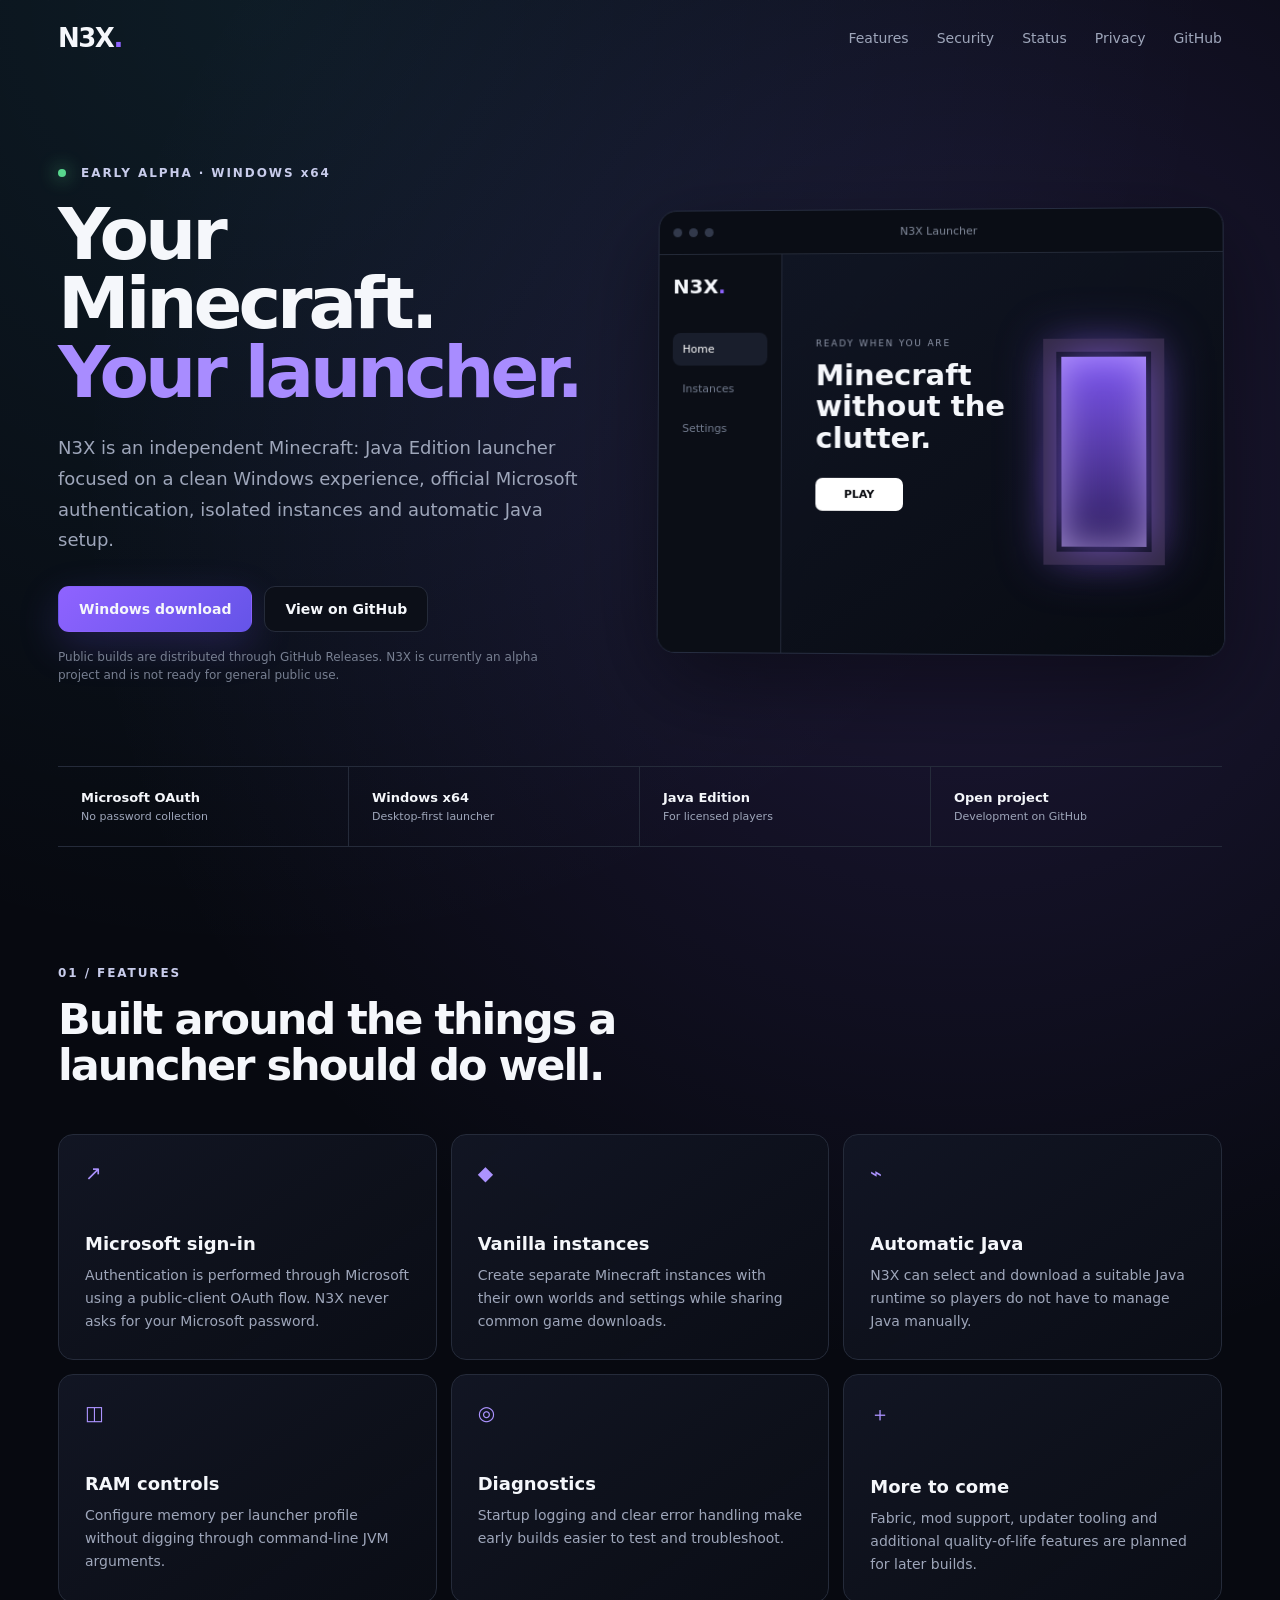
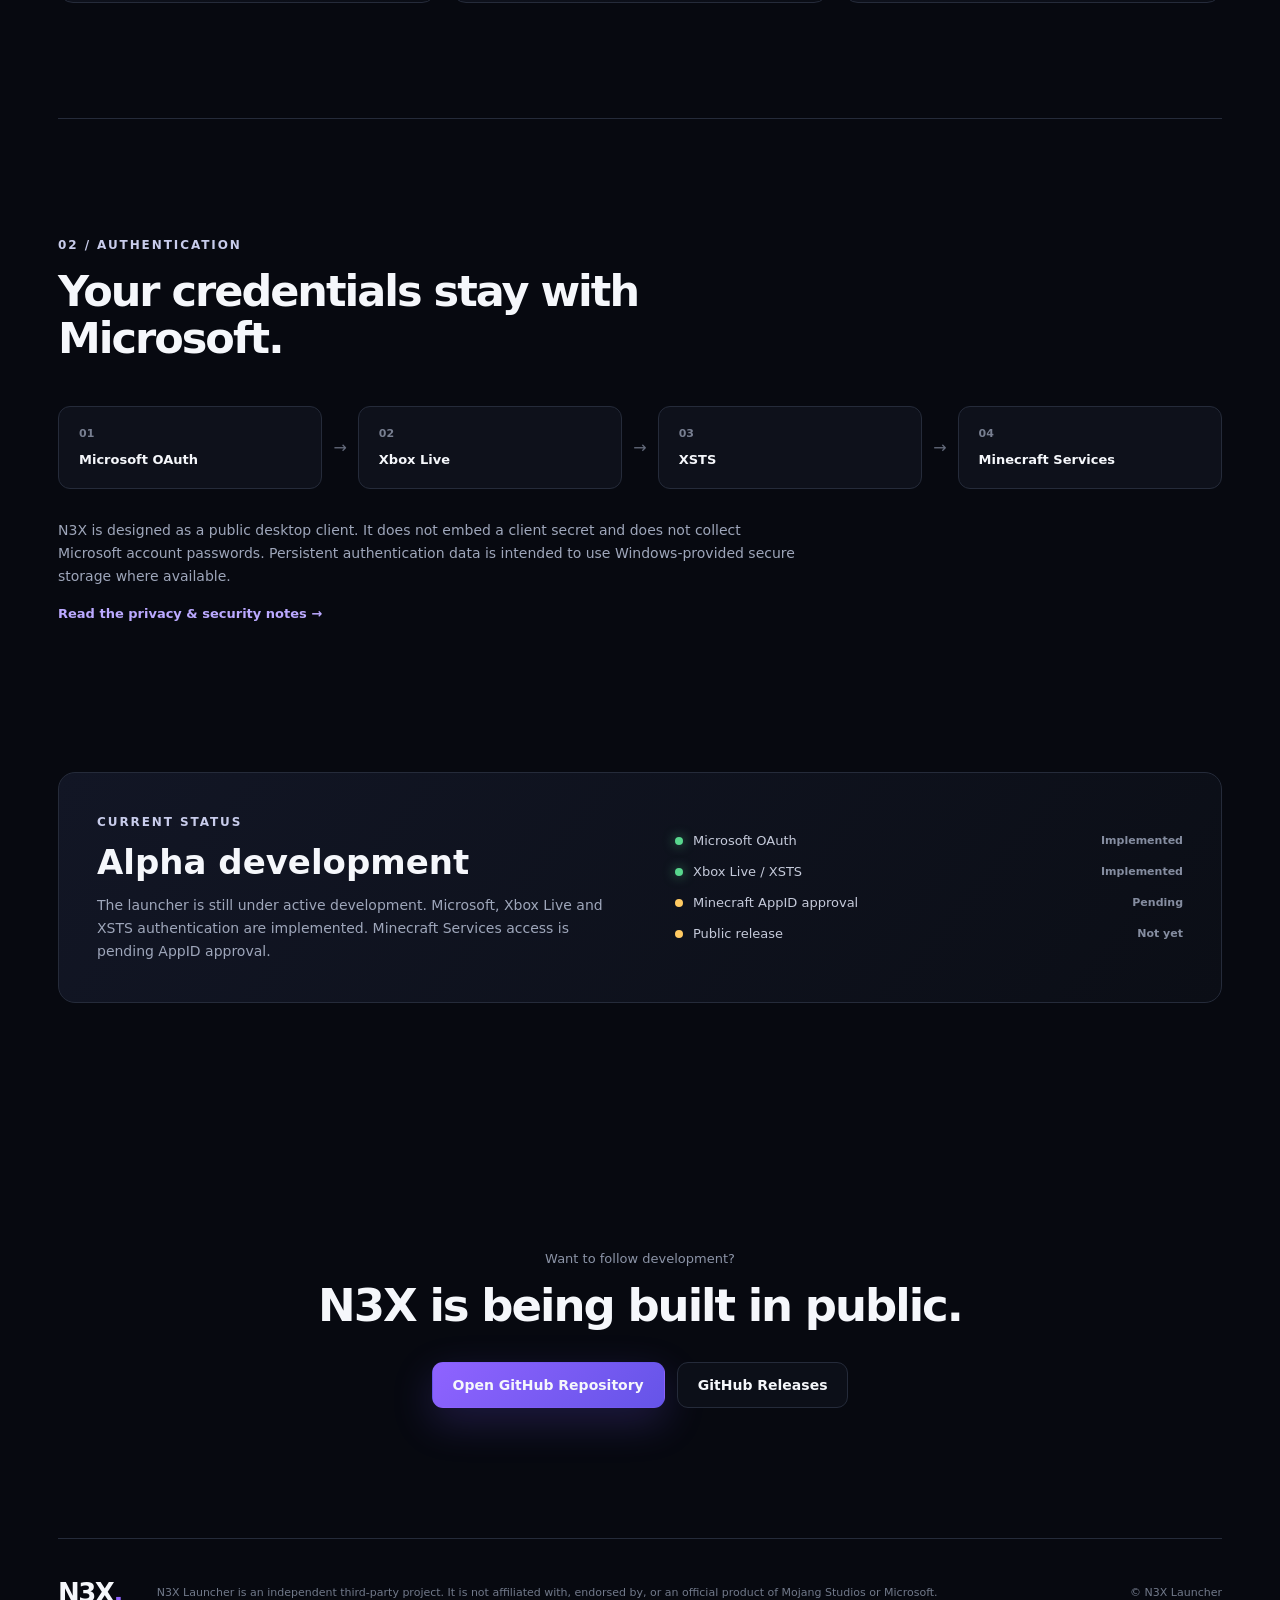
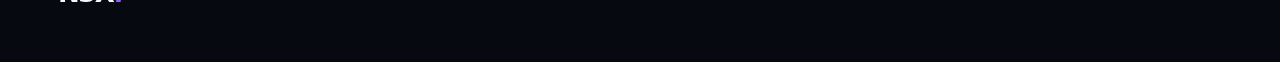
==== index.html @ 7e5d24f9 "Add files via upload" ====
<!doctype html>
<html lang="en">
<head>
  <meta charset="utf-8">
  <meta name="viewport" content="width=device-width, initial-scale=1">
  <meta name="theme-color" content="#090b13">
  <meta name="description" content="N3X Launcher — an independent Minecraft: Java Edition launcher for Windows.">
  <meta property="og:title" content="N3X Launcher">
  <meta property="og:description" content="A clean independent Minecraft: Java Edition launcher for Windows.">
  <meta property="og:type" content="website">
  <title>N3X Launcher</title>
  <link rel="stylesheet" href="styles.css">
</head>
<body>
  <div class="bg-grid" aria-hidden="true"></div>
  <header class="site-header">
    <a class="brand" href="#top" aria-label="N3X Launcher home"><span>N3X</span><b>.</b></a>
    <nav>
      <a href="#features">Features</a>
      <a href="#security">Security</a>
      <a href="#status">Status</a>
      <a href="privacy.html">Privacy</a>
      <a href="https://github.com/iooimc/N3X-Launcher">GitHub</a>
    </nav>
  </header>

  <main id="top">
    <section class="hero">
      <div class="hero-copy">
        <div class="eyebrow"><span class="pulse"></span> EARLY ALPHA · WINDOWS x64</div>
        <h1>Your Minecraft.<br><span>Your launcher.</span></h1>
        <p class="hero-text">N3X is an independent Minecraft: Java Edition launcher focused on a clean Windows experience, official Microsoft authentication, isolated instances and automatic Java setup.</p>
        <div class="hero-actions">
          <a class="button primary" href="https://github.com/iooimc/N3X-Launcher/releases">Windows download</a>
          <a class="button secondary" href="https://github.com/iooimc/N3X-Launcher">View on GitHub</a>
        </div>
        <p class="fine-print">Public builds are distributed through GitHub Releases. N3X is currently an alpha project and is not ready for general public use.</p>
      </div>

      <div class="launcher-card" aria-label="Stylized N3X launcher preview">
        <div class="window-bar"><span></span><span></span><span></span><div class="window-title">N3X Launcher</div></div>
        <div class="launcher-body">
          <aside>
            <div class="mini-logo">N3X<span>.</span></div>
            <div class="nav-item active">Home</div>
            <div class="nav-item">Instances</div>
            <div class="nav-item">Settings</div>
          </aside>
          <div class="preview-main">
            <div class="portal"></div>
            <div class="preview-content"><small>READY WHEN YOU ARE</small><h2>Minecraft<br>without the clutter.</h2><div class="mock-play">PLAY</div></div>
          </div>
        </div>
      </div>
    </section>

    <section class="trust-strip">
      <div><strong>Microsoft OAuth</strong><span>No password collection</span></div>
      <div><strong>Windows x64</strong><span>Desktop-first launcher</span></div>
      <div><strong>Java Edition</strong><span>For licensed players</span></div>
      <div><strong>Open project</strong><span>Development on GitHub</span></div>
    </section>

    <section id="features" class="section">
      <div class="section-heading"><span>01 / FEATURES</span><h2>Built around the things a launcher should do well.</h2></div>
      <div class="feature-grid">
        <article><div class="icon">↗</div><h3>Microsoft sign-in</h3><p>Authentication is performed through Microsoft using a public-client OAuth flow. N3X never asks for your Microsoft password.</p></article>
        <article><div class="icon">◆</div><h3>Vanilla instances</h3><p>Create separate Minecraft instances with their own worlds and settings while sharing common game downloads.</p></article>
        <article><div class="icon">⌁</div><h3>Automatic Java</h3><p>N3X can select and download a suitable Java runtime so players do not have to manage Java manually.</p></article>
        <article><div class="icon">◫</div><h3>RAM controls</h3><p>Configure memory per launcher profile without digging through command-line JVM arguments.</p></article>
        <article><div class="icon">◎</div><h3>Diagnostics</h3><p>Startup logging and clear error handling make early builds easier to test and troubleshoot.</p></article>
        <article><div class="icon">＋</div><h3>More to come</h3><p>Fabric, mod support, updater tooling and additional quality-of-life features are planned for later builds.</p></article>
      </div>
    </section>

    <section id="security" class="section split-section">
      <div class="section-heading"><span>02 / AUTHENTICATION</span><h2>Your credentials stay with Microsoft.</h2></div>
      <div class="auth-flow">
        <div><b>01</b><span>Microsoft OAuth</span></div><i>→</i>
        <div><b>02</b><span>Xbox Live</span></div><i>→</i>
        <div><b>03</b><span>XSTS</span></div><i>→</i>
        <div><b>04</b><span>Minecraft Services</span></div>
      </div>
      <div class="security-copy"><p>N3X is designed as a public desktop client. It does not embed a client secret and does not collect Microsoft account passwords. Persistent authentication data is intended to use Windows-provided secure storage where available.</p><a href="privacy.html">Read the privacy & security notes →</a></div>
    </section>

    <section id="status" class="section status-section">
      <div class="status-card">
        <div><span class="status-label">CURRENT STATUS</span><h2>Alpha development</h2><p>The launcher is still under active development. Microsoft, Xbox Live and XSTS authentication are implemented. Minecraft Services access is pending AppID approval.</p></div>
        <div class="status-list">
          <div><span class="ok"></span>Microsoft OAuth <b>Implemented</b></div>
          <div><span class="ok"></span>Xbox Live / XSTS <b>Implemented</b></div>
          <div><span class="wait"></span>Minecraft AppID approval <b>Pending</b></div>
          <div><span class="wait"></span>Public release <b>Not yet</b></div>
        </div>
      </div>
    </section>

    <section class="cta-section"><p>Want to follow development?</p><h2>N3X is being built in public.</h2><div class="hero-actions center"><a class="button primary" href="https://github.com/iooimc/N3X-Launcher">Open GitHub Repository</a><a class="button secondary" href="https://github.com/iooimc/N3X-Launcher/releases">GitHub Releases</a></div></section>
  </main>

  <footer><div class="brand"><span>N3X</span><b>.</b></div><p>N3X Launcher is an independent third-party project. It is not affiliated with, endorsed by, or an official product of Mojang Studios or Microsoft.</p><p class="copyright">© <span id="year"></span> N3X Launcher</p></footer>
  <script src="script.js"></script>
</body>
</html>
---- styles.css ----
:root{--bg:#070910;--panel:#0e111b;--panel2:#121625;--text:#f5f7fb;--muted:#9ea6ba;--line:#252b3a;--accent:#8f63ff;--accent2:#4fd7ff;--ok:#58d68d;--warn:#ffca62}*{box-sizing:border-box}html{scroll-behavior:smooth}body{margin:0;background:radial-gradient(circle at 75% 15%,rgba(143,99,255,.16),transparent 30%),radial-gradient(circle at 20% 0%,rgba(79,215,255,.09),transparent 28%),var(--bg);color:var(--text);font-family:Inter,ui-sans-serif,system-ui,-apple-system,Segoe UI,Arial,sans-serif}.bg-grid{position:fixed;inset:0;pointer-events:none;opacity:.16;background-image:linear-gradient(rgba(255,255,255,.04) 1px,transparent 1px),linear-gradient(90deg,rgba(255,255,255,.04) 1px,transparent 1px);background-size:48px 48px;mask-image:linear-gradient(to bottom,black,transparent 78%)}a{color:inherit;text-decoration:none}.site-header{height:76px;max-width:1220px;margin:auto;padding:0 28px;display:flex;align-items:center;justify-content:space-between;position:relative;z-index:3}.brand{display:flex;align-items:baseline;font-weight:900;font-size:26px;letter-spacing:-1.5px}.brand b,.mini-logo span{color:var(--accent)}nav{display:flex;gap:28px;color:var(--muted);font-size:14px}nav a:hover{color:#fff}.hero{max-width:1220px;margin:0 auto;padding:90px 28px 70px;display:grid;grid-template-columns:1fr 1.08fr;gap:72px;align-items:center}.eyebrow,.status-label,.section-heading>span{font-size:12px;letter-spacing:.16em;font-weight:800;color:#c8cceb}.pulse{display:inline-block;width:8px;height:8px;border-radius:50%;background:var(--ok);margin-right:9px;box-shadow:0 0 18px var(--ok)}h1{font-size:72px;line-height:.96;letter-spacing:-4px;margin:20px 0 26px}h1 span{color:#a88cff}.hero-text{max-width:650px;color:var(--muted);font-size:18px;line-height:1.7}.hero-actions{display:flex;gap:12px;margin-top:30px}.button{padding:14px 20px;border-radius:11px;font-size:14px;font-weight:800;border:1px solid var(--line);transition:.18s transform,.18s border-color}.button:hover{transform:translateY(-2px);border-color:#535c76}.primary{background:linear-gradient(135deg,#8f63ff,#6554e8);border-color:transparent;box-shadow:0 14px 40px rgba(109,83,232,.24)}.secondary{background:#0c0f18}.fine-print{font-size:12px;color:#777f91;line-height:1.5;margin-top:16px}.launcher-card{border:1px solid #262d40;background:#0a0d15;border-radius:18px;overflow:hidden;box-shadow:0 30px 90px rgba(0,0,0,.45);transform:perspective(1100px) rotateY(-2deg) rotateX(1deg)}.window-bar{height:44px;border-bottom:1px solid #242a38;display:flex;align-items:center;gap:7px;padding:0 14px;position:relative}.window-bar>span{width:9px;height:9px;border-radius:50%;background:#32394b}.window-title{position:absolute;left:50%;transform:translateX(-50%);font-size:11px;color:#7f8798}.launcher-body{display:grid;grid-template-columns:125px 1fr;height:400px}.launcher-body aside{background:#0b0e16;border-right:1px solid #232939;padding:20px 14px}.mini-logo{font-size:20px;font-weight:900;margin-bottom:35px}.nav-item{font-size:11px;color:#737c8f;padding:10px 10px;border-radius:8px;margin-bottom:7px}.nav-item.active{color:#fff;background:#191e2c}.preview-main{position:relative;overflow:hidden;background:radial-gradient(circle at 72% 55%,rgba(128,63,255,.22),transparent 18%),linear-gradient(145deg,#101523,#080b12)}.portal{position:absolute;width:120px;height:225px;border:13px solid #332a46;right:58px;top:86px;box-shadow:0 0 50px rgba(143,99,255,.26)}.portal:after{content:"";position:absolute;inset:5px;background:linear-gradient(180deg,#7b55ee,#312161);box-shadow:inset 0 0 35px rgba(204,178,255,.7),0 0 40px rgba(143,99,255,.65)}.preview-content{position:absolute;left:34px;top:78px;z-index:2}.preview-content small{font-size:9px;letter-spacing:.2em;color:#8d95a8}.preview-content h2{font-size:29px;line-height:1.08;max-width:240px;margin:10px 0 24px}.mock-play{width:88px;background:#fff;color:#0a0b10;font-size:11px;font-weight:900;padding:10px;text-align:center;border-radius:7px}.trust-strip{max-width:1164px;margin:0 auto;border-top:1px solid var(--line);border-bottom:1px solid var(--line);display:grid;grid-template-columns:repeat(4,1fr)}.trust-strip>div{padding:23px;border-right:1px solid var(--line)}.trust-strip>div:last-child{border-right:0}.trust-strip strong,.trust-strip span{display:block}.trust-strip strong{font-size:13px;margin-bottom:5px}.trust-strip span{font-size:11px;color:var(--muted)}.section{max-width:1164px;margin:0 auto;padding:115px 0}.section-heading{max-width:740px;margin-bottom:45px}.section-heading h2{font-size:43px;line-height:1.08;letter-spacing:-2px;margin:15px 0}.feature-grid{display:grid;grid-template-columns:repeat(3,1fr);gap:14px}.feature-grid article{background:linear-gradient(145deg,rgba(18,22,37,.92),rgba(10,13,21,.9));border:1px solid var(--line);border-radius:15px;padding:26px;min-height:220px}.icon{font-size:20px;color:#ac93ff;margin-bottom:48px}.feature-grid h3{margin:0 0 10px;font-size:18px}.feature-grid p,.security-copy p,.status-card p{margin:0;color:var(--muted);line-height:1.65;font-size:14px}.split-section{border-top:1px solid var(--line)}.auth-flow{display:grid;grid-template-columns:1fr auto 1fr auto 1fr auto 1fr;align-items:center;gap:11px;margin:30px 0}.auth-flow div{border:1px solid var(--line);border-radius:12px;padding:20px;background:var(--panel)}.auth-flow b{display:block;font-size:11px;color:#787f91;margin-bottom:9px}.auth-flow span{font-size:13px;font-weight:800}.auth-flow i{font-style:normal;color:#636a7b}.security-copy{max-width:740px}.security-copy a{display:inline-block;margin-top:18px;color:#bba9ff;font-weight:700;font-size:13px}.status-section{padding-top:35px}.status-card{border:1px solid var(--line);background:linear-gradient(130deg,#121625,#0b0e16);border-radius:17px;padding:38px;display:grid;grid-template-columns:1fr 1fr;gap:70px}.status-card h2{font-size:34px;margin:12px 0}.status-list{display:flex;flex-direction:column;justify-content:center;gap:16px}.status-list div{display:grid;grid-template-columns:auto 1fr auto;align-items:center;gap:10px;color:#c5cada;font-size:13px}.status-list b{font-size:11px;color:#858da0}.ok,.wait{width:8px;height:8px;border-radius:50%}.ok{background:var(--ok);box-shadow:0 0 12px rgba(88,214,141,.6)}.wait{background:var(--warn)}.cta-section{text-align:center;padding:120px 28px 130px}.cta-section>p{color:#8c94a7;font-size:13px}.cta-section h2{font-size:45px;letter-spacing:-2px;margin:8px 0 28px}.center{justify-content:center}footer{max-width:1164px;margin:auto;padding:35px 0 50px;border-top:1px solid var(--line);display:grid;grid-template-columns:auto 1fr auto;gap:35px;align-items:center}footer p{font-size:11px;line-height:1.5;color:#71798a}.copyright{text-align:right}.privacy{max-width:860px;margin:60px auto 120px;padding:0 28px}.privacy h1{font-size:52px}.privacy h2{margin-top:42px;font-size:24px}.privacy p,.privacy li{color:var(--muted);line-height:1.75;font-size:15px}@media(max-width:900px){nav{display:none}.hero{grid-template-columns:1fr;padding-top:55px}.launcher-card{transform:none}h1{font-size:56px}.trust-strip{grid-template-columns:1fr 1fr}.trust-strip>div:nth-child(2){border-right:0}.feature-grid{grid-template-columns:1fr 1fr}.auth-flow{grid-template-columns:1fr}.auth-flow i{transform:rotate(90deg);text-align:center}.status-card{grid-template-columns:1fr}footer{grid-template-columns:1fr}.copyright{text-align:left}}@media(max-width:620px){h1{font-size:45px;letter-spacing:-2.8px}.hero{padding-left:20px;padding-right:20px}.hero-actions{flex-direction:column}.launcher-body{grid-template-columns:90px 1fr;height:330px}.launcher-body aside{padding:15px 8px}.portal{right:30px;top:80px;width:90px;height:185px}.preview-content{left:20px;top:50px}.preview-content h2{font-size:23px}.trust-strip{grid-template-columns:1fr}.trust-strip>div{border-right:0}.feature-grid{grid-template-columns:1fr}.section{padding:85px 20px}.section-heading h2{font-size:34px}.status-card{padding:25px}.cta-section h2{font-size:34px}footer{padding:30px 20px}}
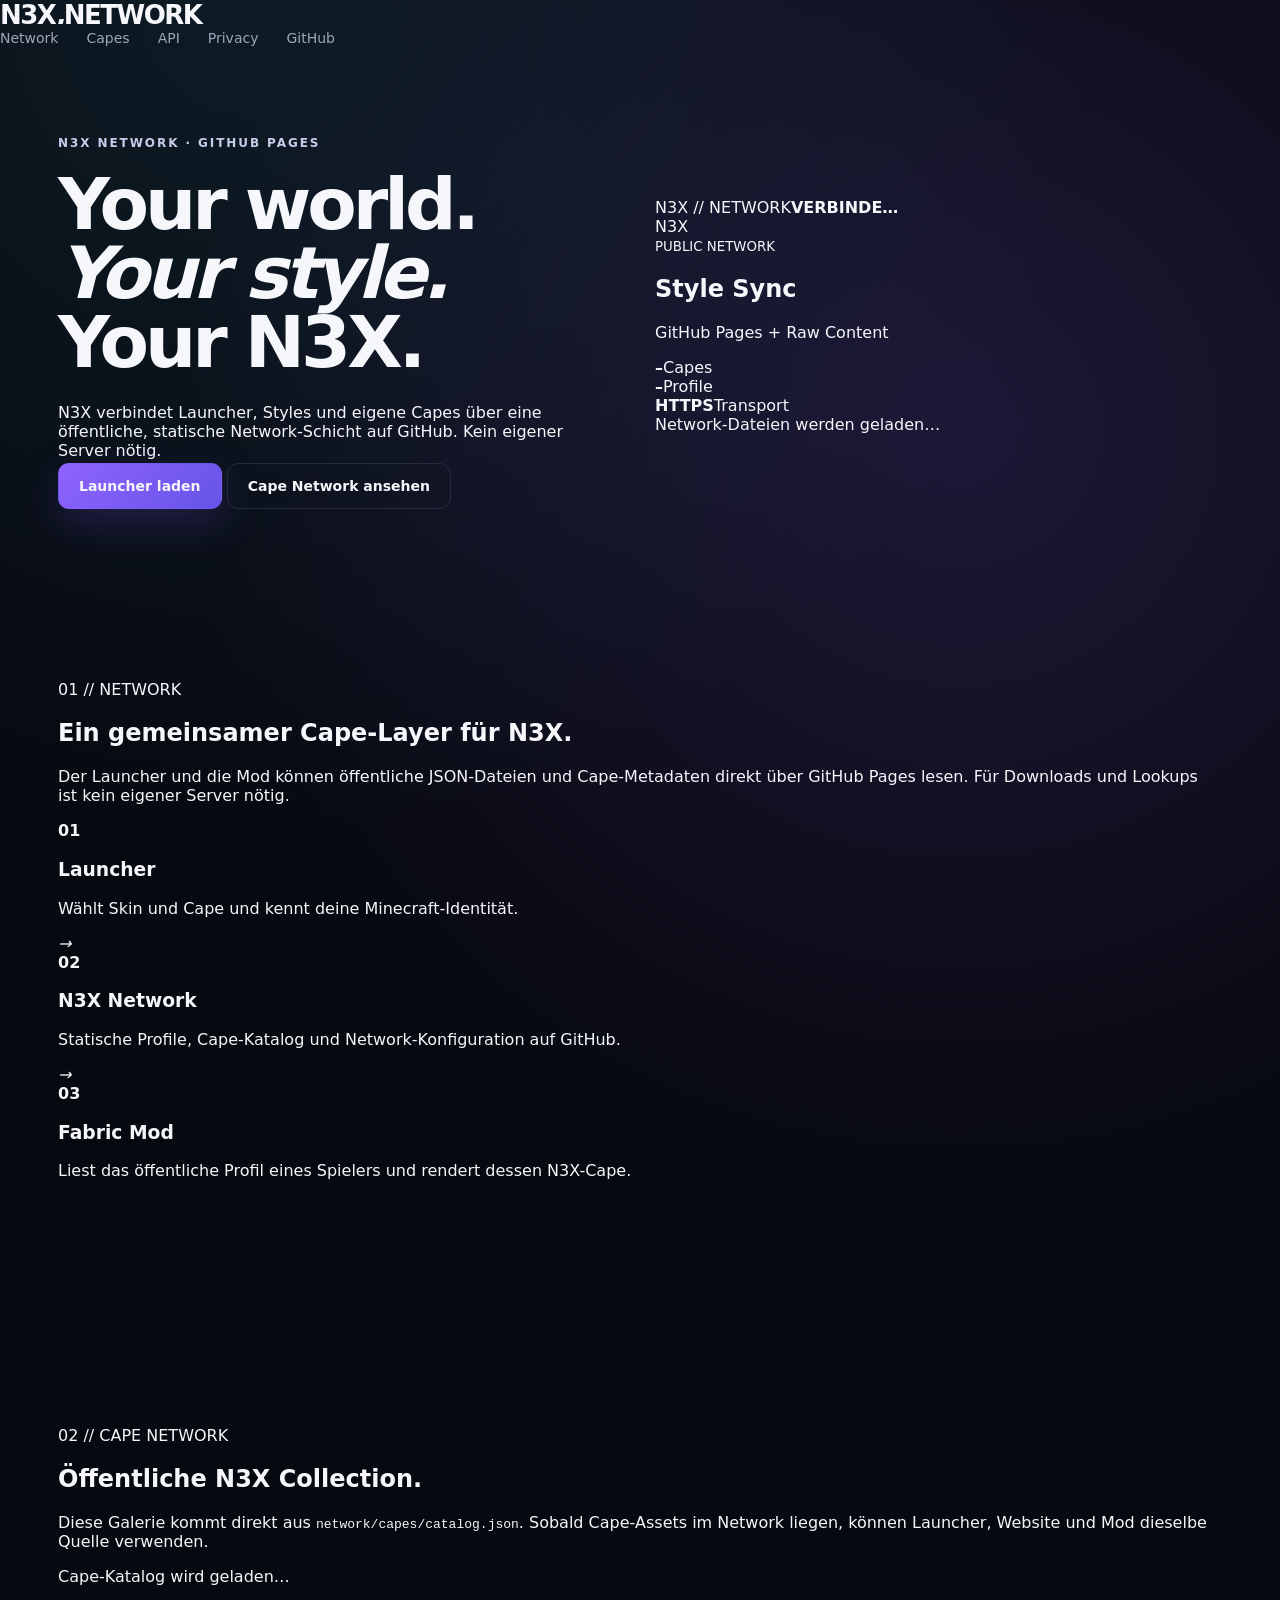
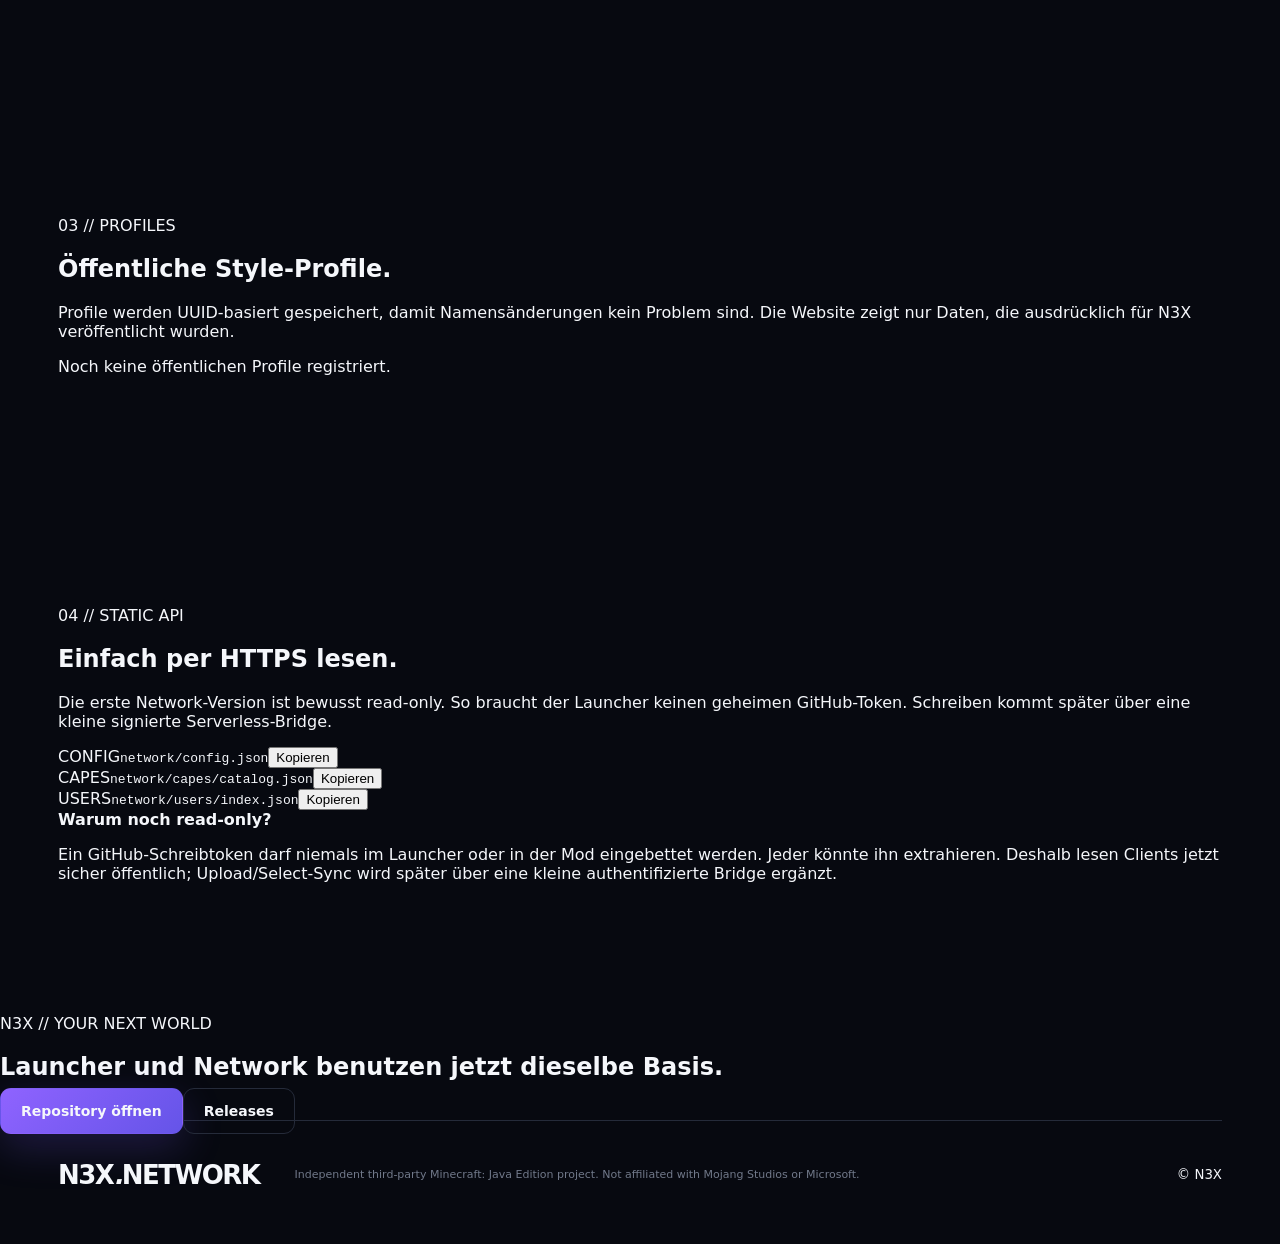
==== commit 7dc893e7: "Build N3X Network website shell" ====
--- a/index.html
+++ b/index.html
@@ -1,24 +1,24 @@
 <!doctype html>
-<html lang="en">
+<html lang="de">
 <head>
   <meta charset="utf-8">
   <meta name="viewport" content="width=device-width, initial-scale=1">
-  <meta name="theme-color" content="#090b13">
-  <meta name="description" content="N3X Launcher — an independent Minecraft: Java Edition launcher for Windows.">
-  <meta property="og:title" content="N3X Launcher">
-  <meta property="og:description" content="A clean independent Minecraft: Java Edition launcher for Windows.">
+  <meta name="theme-color" content="#090a10">
+  <meta name="description" content="N3X Network — Launcher, Styles, Capes und öffentliche N3X-Profile.">
+  <meta property="og:title" content="N3X Network">
+  <meta property="og:description" content="Your world. Your style. Your N3X.">
   <meta property="og:type" content="website">
-  <title>N3X Launcher</title>
+  <title>N3X Network</title>
   <link rel="stylesheet" href="styles.css">
 </head>
 <body>
-  <div class="bg-grid" aria-hidden="true"></div>
-  <header class="site-header">
-    <a class="brand" href="#top" aria-label="N3X Launcher home"><span>N3X</span><b>.</b></a>
+  <div class="grid" aria-hidden="true"></div>
+  <header class="topbar">
+    <a class="brand" href="#top"><strong>N3X</strong><i>.</i><span>NETWORK</span></a>
     <nav>
-      <a href="#features">Features</a>
-      <a href="#security">Security</a>
-      <a href="#status">Status</a>
+      <a href="#network">Network</a>
+      <a href="#capes">Capes</a>
+      <a href="#api">API</a>
       <a href="privacy.html">Privacy</a>
       <a href="https://github.com/iooimc/N3X-Launcher">GitHub</a>
     </nav>
@@ -26,80 +26,70 @@
 
   <main id="top">
     <section class="hero">
-      <div class="hero-copy">
-        <div class="eyebrow"><span class="pulse"></span> EARLY ALPHA · WINDOWS x64</div>
-        <h1>Your Minecraft.<br><span>Your launcher.</span></h1>
-        <p class="hero-text">N3X is an independent Minecraft: Java Edition launcher focused on a clean Windows experience, official Microsoft authentication, isolated instances and automatic Java setup.</p>
-        <div class="hero-actions">
-          <a class="button primary" href="https://github.com/iooimc/N3X-Launcher/releases">Windows download</a>
-          <a class="button secondary" href="https://github.com/iooimc/N3X-Launcher">View on GitHub</a>
+      <div>
+        <div class="eyebrow"><span class="live-dot"></span>N3X NETWORK · GITHUB PAGES</div>
+        <h1>Your world.<br><em>Your style.</em><br>Your N3X.</h1>
+        <p class="lead">N3X verbindet Launcher, Styles und eigene Capes über eine öffentliche, statische Network-Schicht auf GitHub. Kein eigener Server nötig.</p>
+        <div class="actions">
+          <a class="button primary" href="https://github.com/iooimc/N3X-Launcher/releases">Launcher laden</a>
+          <a class="button" href="#capes">Cape Network ansehen</a>
         </div>
-        <p class="fine-print">Public builds are distributed through GitHub Releases. N3X is currently an alpha project and is not ready for general public use.</p>
       </div>
 
-      <div class="launcher-card" aria-label="Stylized N3X launcher preview">
-        <div class="window-bar"><span></span><span></span><span></span><div class="window-title">N3X Launcher</div></div>
-        <div class="launcher-body">
-          <aside>
-            <div class="mini-logo">N3X<span>.</span></div>
-            <div class="nav-item active">Home</div>
-            <div class="nav-item">Instances</div>
-            <div class="nav-item">Settings</div>
-          </aside>
-          <div class="preview-main">
-            <div class="portal"></div>
-            <div class="preview-content"><small>READY WHEN YOU ARE</small><h2>Minecraft<br>without the clutter.</h2><div class="mock-play">PLAY</div></div>
-          </div>
+      <div class="network-card">
+        <div class="network-head"><span>N3X // NETWORK</span><b id="network-state">VERBINDE…</b></div>
+        <div class="identity">
+          <div class="avatar">N3X</div>
+          <div><small>PUBLIC NETWORK</small><h2>Style Sync</h2><p>GitHub Pages + Raw Content</p></div>
         </div>
+        <div class="stats">
+          <div><strong id="cape-count">–</strong><span>Capes</span></div>
+          <div><strong id="profile-count">–</strong><span>Profile</span></div>
+          <div><strong>HTTPS</strong><span>Transport</span></div>
+        </div>
+        <div class="status-line"><span class="live-dot"></span><span id="network-message">Network-Dateien werden geladen…</span></div>
       </div>
     </section>
 
-    <section class="trust-strip">
-      <div><strong>Microsoft OAuth</strong><span>No password collection</span></div>
-      <div><strong>Windows x64</strong><span>Desktop-first launcher</span></div>
-      <div><strong>Java Edition</strong><span>For licensed players</span></div>
-      <div><strong>Open project</strong><span>Development on GitHub</span></div>
-    </section>
-
-    <section id="features" class="section">
-      <div class="section-heading"><span>01 / FEATURES</span><h2>Built around the things a launcher should do well.</h2></div>
-      <div class="feature-grid">
-        <article><div class="icon">↗</div><h3>Microsoft sign-in</h3><p>Authentication is performed through Microsoft using a public-client OAuth flow. N3X never asks for your Microsoft password.</p></article>
-        <article><div class="icon">◆</div><h3>Vanilla instances</h3><p>Create separate Minecraft instances with their own worlds and settings while sharing common game downloads.</p></article>
-        <article><div class="icon">⌁</div><h3>Automatic Java</h3><p>N3X can select and download a suitable Java runtime so players do not have to manage Java manually.</p></article>
-        <article><div class="icon">◫</div><h3>RAM controls</h3><p>Configure memory per launcher profile without digging through command-line JVM arguments.</p></article>
-        <article><div class="icon">◎</div><h3>Diagnostics</h3><p>Startup logging and clear error handling make early builds easier to test and troubleshoot.</p></article>
-        <article><div class="icon">＋</div><h3>More to come</h3><p>Fabric, mod support, updater tooling and additional quality-of-life features are planned for later builds.</p></article>
+    <section id="network" class="section">
+      <div class="section-title"><span>01 // NETWORK</span><h2>Ein gemeinsamer Cape-Layer für N3X.</h2><p>Der Launcher und die Mod können öffentliche JSON-Dateien und Cape-Metadaten direkt über GitHub Pages lesen. Für Downloads und Lookups ist kein eigener Server nötig.</p></div>
+      <div class="flow">
+        <article><b>01</b><h3>Launcher</h3><p>Wählt Skin und Cape und kennt deine Minecraft-Identität.</p></article>
+        <i>→</i>
+        <article><b>02</b><h3>N3X Network</h3><p>Statische Profile, Cape-Katalog und Network-Konfiguration auf GitHub.</p></article>
+        <i>→</i>
+        <article><b>03</b><h3>Fabric Mod</h3><p>Liest das öffentliche Profil eines Spielers und rendert dessen N3X-Cape.</p></article>
       </div>
     </section>
 
-    <section id="security" class="section split-section">
-      <div class="section-heading"><span>02 / AUTHENTICATION</span><h2>Your credentials stay with Microsoft.</h2></div>
-      <div class="auth-flow">
-        <div><b>01</b><span>Microsoft OAuth</span></div><i>→</i>
-        <div><b>02</b><span>Xbox Live</span></div><i>→</i>
-        <div><b>03</b><span>XSTS</span></div><i>→</i>
-        <div><b>04</b><span>Minecraft Services</span></div>
-      </div>
-      <div class="security-copy"><p>N3X is designed as a public desktop client. It does not embed a client secret and does not collect Microsoft account passwords. Persistent authentication data is intended to use Windows-provided secure storage where available.</p><a href="privacy.html">Read the privacy & security notes →</a></div>
+    <section id="capes" class="section">
+      <div class="section-title"><span>02 // CAPE NETWORK</span><h2>Öffentliche N3X Collection.</h2><p>Diese Galerie kommt direkt aus <code>network/capes/catalog.json</code>. Sobald Cape-Assets im Network liegen, können Launcher, Website und Mod dieselbe Quelle verwenden.</p></div>
+      <div id="cape-gallery" class="cape-grid"><div class="empty">Cape-Katalog wird geladen…</div></div>
     </section>
 
-    <section id="status" class="section status-section">
-      <div class="status-card">
-        <div><span class="status-label">CURRENT STATUS</span><h2>Alpha development</h2><p>The launcher is still under active development. Microsoft, Xbox Live and XSTS authentication are implemented. Minecraft Services access is pending AppID approval.</p></div>
-        <div class="status-list">
-          <div><span class="ok"></span>Microsoft OAuth <b>Implemented</b></div>
-          <div><span class="ok"></span>Xbox Live / XSTS <b>Implemented</b></div>
-          <div><span class="wait"></span>Minecraft AppID approval <b>Pending</b></div>
-          <div><span class="wait"></span>Public release <b>Not yet</b></div>
-        </div>
-      </div>
+    <section id="profiles" class="section compact">
+      <div class="section-title"><span>03 // PROFILES</span><h2>Öffentliche Style-Profile.</h2><p>Profile werden UUID-basiert gespeichert, damit Namensänderungen kein Problem sind. Die Website zeigt nur Daten, die ausdrücklich für N3X veröffentlicht wurden.</p></div>
+      <div id="profile-list" class="profile-grid"><div class="empty">Noch keine öffentlichen Profile registriert.</div></div>
     </section>
 
-    <section class="cta-section"><p>Want to follow development?</p><h2>N3X is being built in public.</h2><div class="hero-actions center"><a class="button primary" href="https://github.com/iooimc/N3X-Launcher">Open GitHub Repository</a><a class="button secondary" href="https://github.com/iooimc/N3X-Launcher/releases">GitHub Releases</a></div></section>
+    <section id="api" class="section">
+      <div class="section-title"><span>04 // STATIC API</span><h2>Einfach per HTTPS lesen.</h2><p>Die erste Network-Version ist bewusst read-only. So braucht der Launcher keinen geheimen GitHub-Token. Schreiben kommt später über eine kleine signierte Serverless-Bridge.</p></div>
+      <div class="api-grid">
+        <article><span>CONFIG</span><code>network/config.json</code><button data-copy="network/config.json">Kopieren</button></article>
+        <article><span>CAPES</span><code>network/capes/catalog.json</code><button data-copy="network/capes/catalog.json">Kopieren</button></article>
+        <article><span>USERS</span><code>network/users/index.json</code><button data-copy="network/users/index.json">Kopieren</button></article>
+      </div>
+      <div class="notice"><strong>Warum noch read-only?</strong><p>Ein GitHub-Schreibtoken darf niemals im Launcher oder in der Mod eingebettet werden. Jeder könnte ihn extrahieren. Deshalb lesen Clients jetzt sicher öffentlich; Upload/Select-Sync wird später über eine kleine authentifizierte Bridge ergänzt.</p></div>
+    </section>
+
+    <section class="cta">
+      <span>N3X // YOUR NEXT WORLD</span>
+      <h2>Launcher und Network benutzen jetzt dieselbe Basis.</h2>
+      <div class="actions center"><a class="button primary" href="https://github.com/iooimc/N3X-Launcher">Repository öffnen</a><a class="button" href="https://github.com/iooimc/N3X-Launcher/releases">Releases</a></div>
+    </section>
   </main>
 
-  <footer><div class="brand"><span>N3X</span><b>.</b></div><p>N3X Launcher is an independent third-party project. It is not affiliated with, endorsed by, or an official product of Mojang Studios or Microsoft.</p><p class="copyright">© <span id="year"></span> N3X Launcher</p></footer>
+  <footer><div class="brand"><strong>N3X</strong><i>.</i><span>NETWORK</span></div><p>Independent third-party Minecraft: Java Edition project. Not affiliated with Mojang Studios or Microsoft.</p><small>© <span id="year"></span> N3X</small></footer>
   <script src="script.js"></script>
 </body>
 </html>
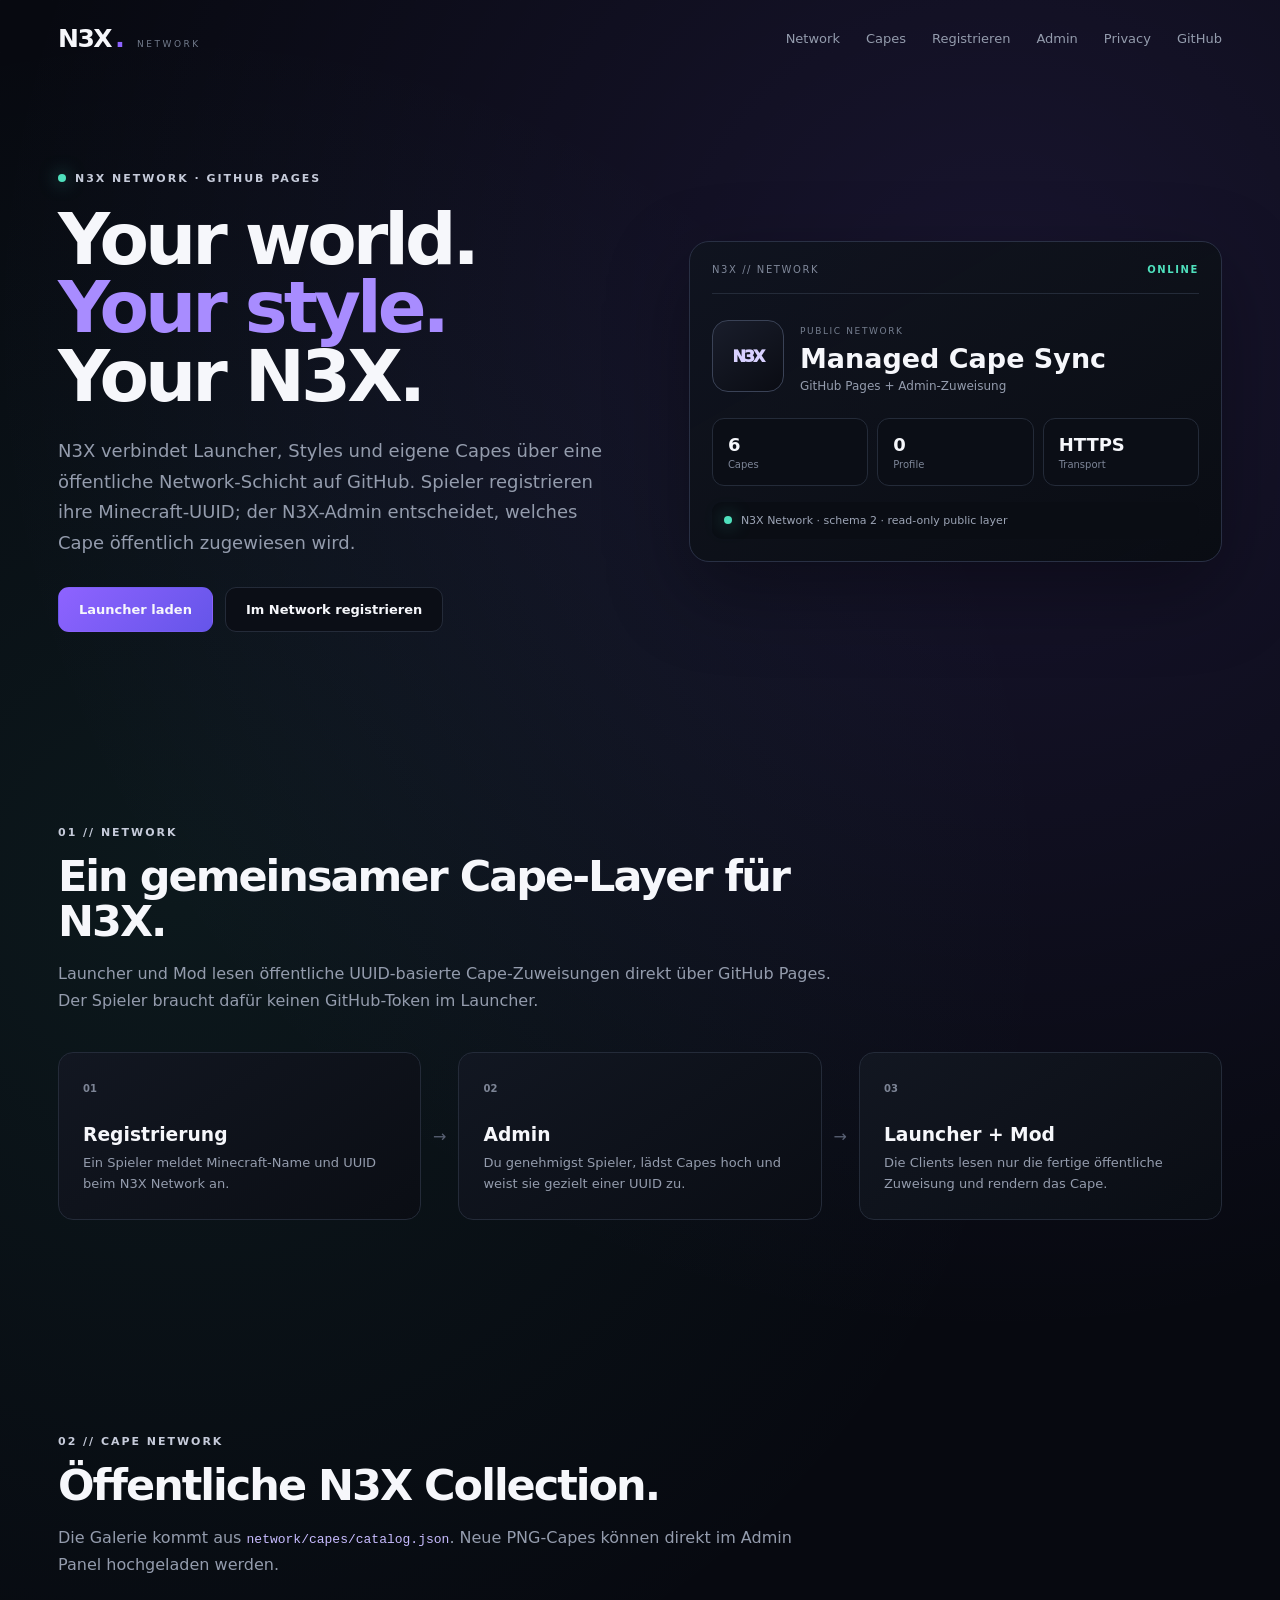
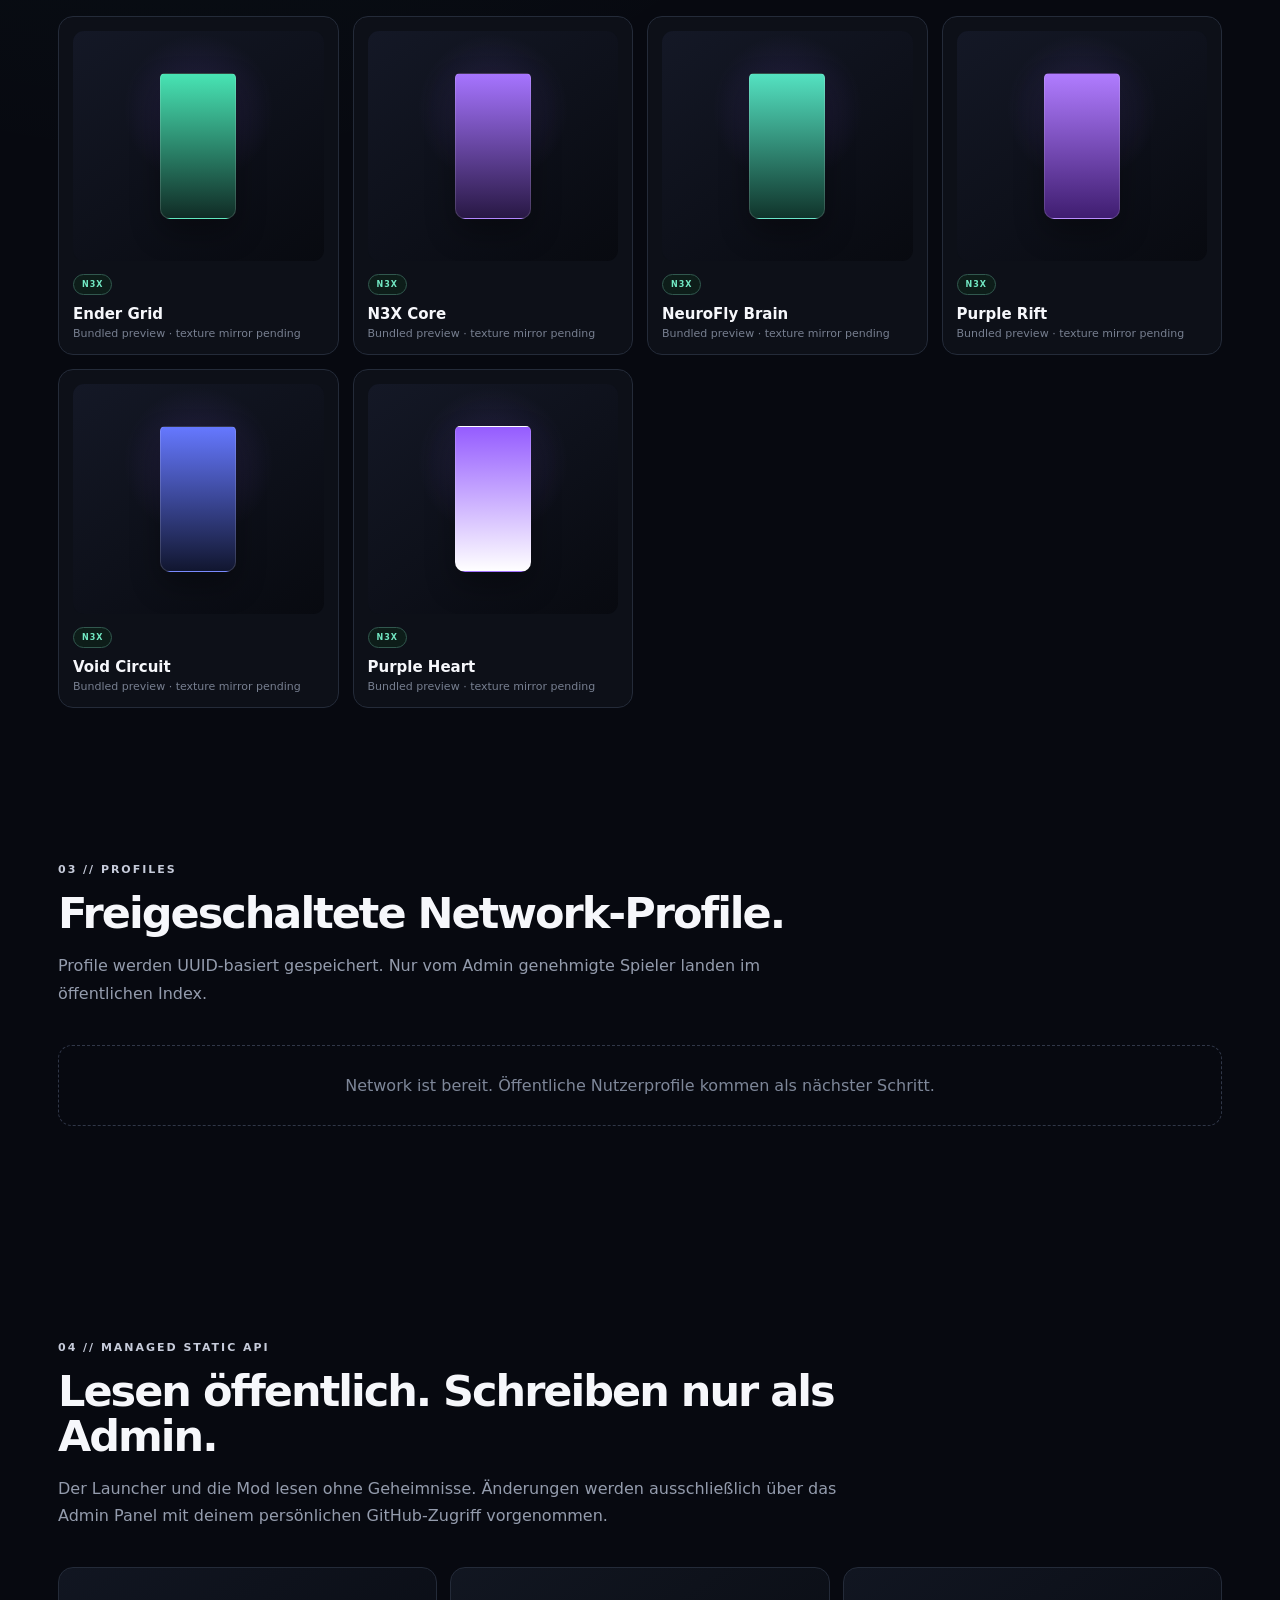
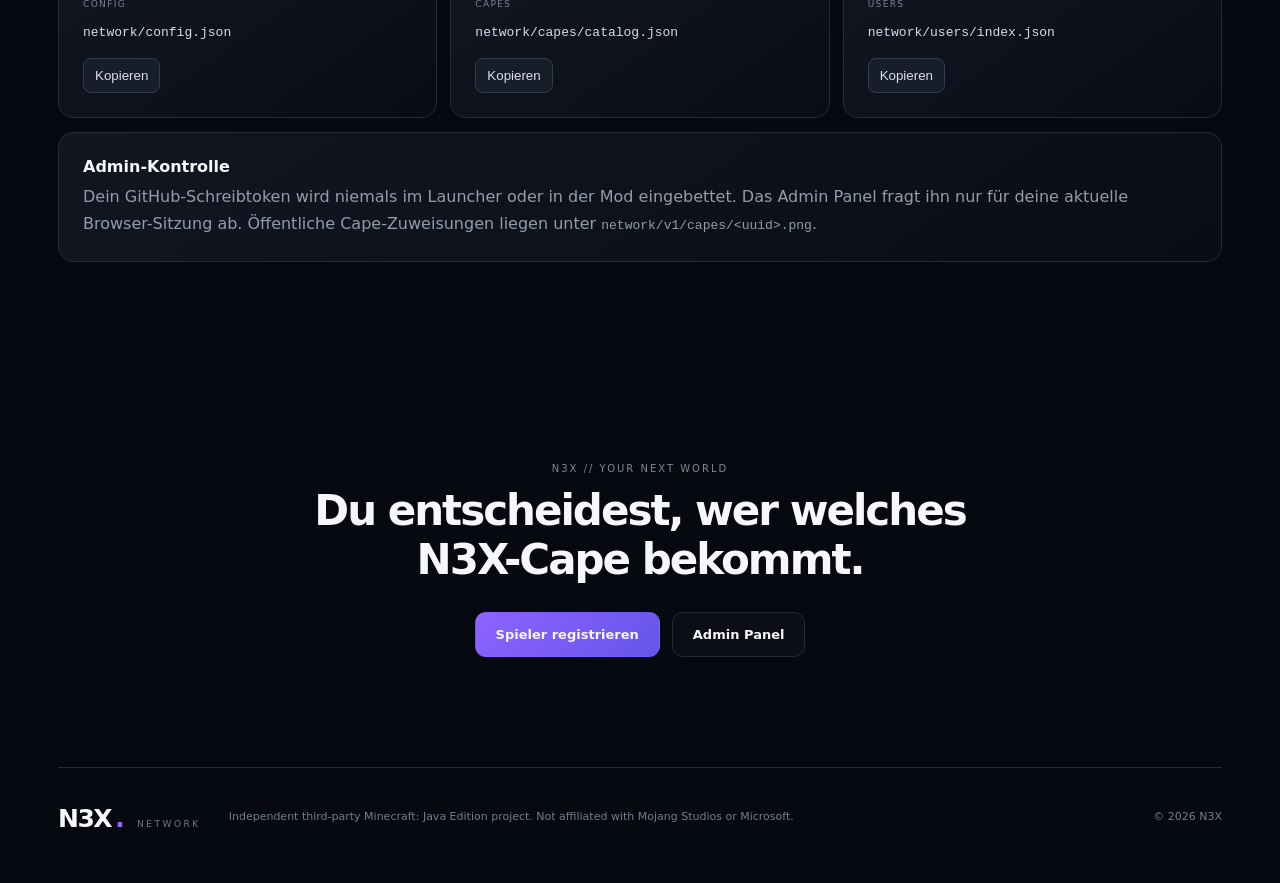
==== commit 68a00ee9: "Link N3X registration and admin panel" ====
--- a/index.html
+++ b/index.html
@@ -18,7 +18,8 @@
     <nav>
       <a href="#network">Network</a>
       <a href="#capes">Capes</a>
-      <a href="#api">API</a>
+      <a href="register.html">Registrieren</a>
+      <a href="admin.html">Admin</a>
       <a href="privacy.html">Privacy</a>
       <a href="https://github.com/iooimc/N3X-Launcher">GitHub</a>
     </nav>
@@ -29,10 +30,10 @@
       <div>
         <div class="eyebrow"><span class="live-dot"></span>N3X NETWORK · GITHUB PAGES</div>
         <h1>Your world.<br><em>Your style.</em><br>Your N3X.</h1>
-        <p class="lead">N3X verbindet Launcher, Styles und eigene Capes über eine öffentliche, statische Network-Schicht auf GitHub. Kein eigener Server nötig.</p>
+        <p class="lead">N3X verbindet Launcher, Styles und eigene Capes über eine öffentliche Network-Schicht auf GitHub. Spieler registrieren ihre Minecraft-UUID; der N3X-Admin entscheidet, welches Cape öffentlich zugewiesen wird.</p>
         <div class="actions">
           <a class="button primary" href="https://github.com/iooimc/N3X-Launcher/releases">Launcher laden</a>
-          <a class="button" href="#capes">Cape Network ansehen</a>
+          <a class="button" href="register.html">Im Network registrieren</a>
         </div>
       </div>
 
@@ -40,7 +41,7 @@
         <div class="network-head"><span>N3X // NETWORK</span><b id="network-state">VERBINDE…</b></div>
         <div class="identity">
           <div class="avatar">N3X</div>
-          <div><small>PUBLIC NETWORK</small><h2>Style Sync</h2><p>GitHub Pages + Raw Content</p></div>
+          <div><small>PUBLIC NETWORK</small><h2>Managed Cape Sync</h2><p>GitHub Pages + Admin-Zuweisung</p></div>
         </div>
         <div class="stats">
           <div><strong id="cape-count">–</strong><span>Capes</span></div>
@@ -52,40 +53,40 @@
     </section>
 
     <section id="network" class="section">
-      <div class="section-title"><span>01 // NETWORK</span><h2>Ein gemeinsamer Cape-Layer für N3X.</h2><p>Der Launcher und die Mod können öffentliche JSON-Dateien und Cape-Metadaten direkt über GitHub Pages lesen. Für Downloads und Lookups ist kein eigener Server nötig.</p></div>
+      <div class="section-title"><span>01 // NETWORK</span><h2>Ein gemeinsamer Cape-Layer für N3X.</h2><p>Launcher und Mod lesen öffentliche UUID-basierte Cape-Zuweisungen direkt über GitHub Pages. Der Spieler braucht dafür keinen GitHub-Token im Launcher.</p></div>
       <div class="flow">
-        <article><b>01</b><h3>Launcher</h3><p>Wählt Skin und Cape und kennt deine Minecraft-Identität.</p></article>
+        <article><b>01</b><h3>Registrierung</h3><p>Ein Spieler meldet Minecraft-Name und UUID beim N3X Network an.</p></article>
         <i>→</i>
-        <article><b>02</b><h3>N3X Network</h3><p>Statische Profile, Cape-Katalog und Network-Konfiguration auf GitHub.</p></article>
+        <article><b>02</b><h3>Admin</h3><p>Du genehmigst Spieler, lädst Capes hoch und weist sie gezielt einer UUID zu.</p></article>
         <i>→</i>
-        <article><b>03</b><h3>Fabric Mod</h3><p>Liest das öffentliche Profil eines Spielers und rendert dessen N3X-Cape.</p></article>
+        <article><b>03</b><h3>Launcher + Mod</h3><p>Die Clients lesen nur die fertige öffentliche Zuweisung und rendern das Cape.</p></article>
       </div>
     </section>
 
     <section id="capes" class="section">
-      <div class="section-title"><span>02 // CAPE NETWORK</span><h2>Öffentliche N3X Collection.</h2><p>Diese Galerie kommt direkt aus <code>network/capes/catalog.json</code>. Sobald Cape-Assets im Network liegen, können Launcher, Website und Mod dieselbe Quelle verwenden.</p></div>
+      <div class="section-title"><span>02 // CAPE NETWORK</span><h2>Öffentliche N3X Collection.</h2><p>Die Galerie kommt aus <code>network/capes/catalog.json</code>. Neue PNG-Capes können direkt im Admin Panel hochgeladen werden.</p></div>
       <div id="cape-gallery" class="cape-grid"><div class="empty">Cape-Katalog wird geladen…</div></div>
     </section>
 
     <section id="profiles" class="section compact">
-      <div class="section-title"><span>03 // PROFILES</span><h2>Öffentliche Style-Profile.</h2><p>Profile werden UUID-basiert gespeichert, damit Namensänderungen kein Problem sind. Die Website zeigt nur Daten, die ausdrücklich für N3X veröffentlicht wurden.</p></div>
+      <div class="section-title"><span>03 // PROFILES</span><h2>Freigeschaltete Network-Profile.</h2><p>Profile werden UUID-basiert gespeichert. Nur vom Admin genehmigte Spieler landen im öffentlichen Index.</p></div>
       <div id="profile-list" class="profile-grid"><div class="empty">Noch keine öffentlichen Profile registriert.</div></div>
     </section>
 
     <section id="api" class="section">
-      <div class="section-title"><span>04 // STATIC API</span><h2>Einfach per HTTPS lesen.</h2><p>Die erste Network-Version ist bewusst read-only. So braucht der Launcher keinen geheimen GitHub-Token. Schreiben kommt später über eine kleine signierte Serverless-Bridge.</p></div>
+      <div class="section-title"><span>04 // MANAGED STATIC API</span><h2>Lesen öffentlich. Schreiben nur als Admin.</h2><p>Der Launcher und die Mod lesen ohne Geheimnisse. Änderungen werden ausschließlich über das Admin Panel mit deinem persönlichen GitHub-Zugriff vorgenommen.</p></div>
       <div class="api-grid">
         <article><span>CONFIG</span><code>network/config.json</code><button data-copy="network/config.json">Kopieren</button></article>
         <article><span>CAPES</span><code>network/capes/catalog.json</code><button data-copy="network/capes/catalog.json">Kopieren</button></article>
         <article><span>USERS</span><code>network/users/index.json</code><button data-copy="network/users/index.json">Kopieren</button></article>
       </div>
-      <div class="notice"><strong>Warum noch read-only?</strong><p>Ein GitHub-Schreibtoken darf niemals im Launcher oder in der Mod eingebettet werden. Jeder könnte ihn extrahieren. Deshalb lesen Clients jetzt sicher öffentlich; Upload/Select-Sync wird später über eine kleine authentifizierte Bridge ergänzt.</p></div>
+      <div class="notice"><strong>Admin-Kontrolle</strong><p>Dein GitHub-Schreibtoken wird niemals im Launcher oder in der Mod eingebettet. Das Admin Panel fragt ihn nur für deine aktuelle Browser-Sitzung ab. Öffentliche Cape-Zuweisungen liegen unter <code>network/v1/capes/&lt;uuid&gt;.png</code>.</p></div>
     </section>
 
     <section class="cta">
       <span>N3X // YOUR NEXT WORLD</span>
-      <h2>Launcher und Network benutzen jetzt dieselbe Basis.</h2>
-      <div class="actions center"><a class="button primary" href="https://github.com/iooimc/N3X-Launcher">Repository öffnen</a><a class="button" href="https://github.com/iooimc/N3X-Launcher/releases">Releases</a></div>
+      <h2>Du entscheidest, wer welches N3X-Cape bekommt.</h2>
+      <div class="actions center"><a class="button primary" href="register.html">Spieler registrieren</a><a class="button" href="admin.html">Admin Panel</a></div>
     </section>
   </main>
 
--- a/styles.css
+++ b/styles.css
@@ -1 +1 @@
-:root{--bg:#070910;--panel:#0e111b;--panel2:#121625;--text:#f5f7fb;--muted:#9ea6ba;--line:#252b3a;--accent:#8f63ff;--accent2:#4fd7ff;--ok:#58d68d;--warn:#ffca62}*{box-sizing:border-box}html{scroll-behavior:smooth}body{margin:0;background:radial-gradient(circle at 75% 15%,rgba(143,99,255,.16),transparent 30%),radial-gradient(circle at 20% 0%,rgba(79,215,255,.09),transparent 28%),var(--bg);color:var(--text);font-family:Inter,ui-sans-serif,system-ui,-apple-system,Segoe UI,Arial,sans-serif}.bg-grid{position:fixed;inset:0;pointer-events:none;opacity:.16;background-image:linear-gradient(rgba(255,255,255,.04) 1px,transparent 1px),linear-gradient(90deg,rgba(255,255,255,.04) 1px,transparent 1px);background-size:48px 48px;mask-image:linear-gradient(to bottom,black,transparent 78%)}a{color:inherit;text-decoration:none}.site-header{height:76px;max-width:1220px;margin:auto;padding:0 28px;display:flex;align-items:center;justify-content:space-between;position:relative;z-index:3}.brand{display:flex;align-items:baseline;font-weight:900;font-size:26px;letter-spacing:-1.5px}.brand b,.mini-logo span{color:var(--accent)}nav{display:flex;gap:28px;color:var(--muted);font-size:14px}nav a:hover{color:#fff}.hero{max-width:1220px;margin:0 auto;padding:90px 28px 70px;display:grid;grid-template-columns:1fr 1.08fr;gap:72px;align-items:center}.eyebrow,.status-label,.section-heading>span{font-size:12px;letter-spacing:.16em;font-weight:800;color:#c8cceb}.pulse{display:inline-block;width:8px;height:8px;border-radius:50%;background:var(--ok);margin-right:9px;box-shadow:0 0 18px var(--ok)}h1{font-size:72px;line-height:.96;letter-spacing:-4px;margin:20px 0 26px}h1 span{color:#a88cff}.hero-text{max-width:650px;color:var(--muted);font-size:18px;line-height:1.7}.hero-actions{display:flex;gap:12px;margin-top:30px}.button{padding:14px 20px;border-radius:11px;font-size:14px;font-weight:800;border:1px solid var(--line);transition:.18s transform,.18s border-color}.button:hover{transform:translateY(-2px);border-color:#535c76}.primary{background:linear-gradient(135deg,#8f63ff,#6554e8);border-color:transparent;box-shadow:0 14px 40px rgba(109,83,232,.24)}.secondary{background:#0c0f18}.fine-print{font-size:12px;color:#777f91;line-height:1.5;margin-top:16px}.launcher-card{border:1px solid #262d40;background:#0a0d15;border-radius:18px;overflow:hidden;box-shadow:0 30px 90px rgba(0,0,0,.45);transform:perspective(1100px) rotateY(-2deg) rotateX(1deg)}.window-bar{height:44px;border-bottom:1px solid #242a38;display:flex;align-items:center;gap:7px;padding:0 14px;position:relative}.window-bar>span{width:9px;height:9px;border-radius:50%;background:#32394b}.window-title{position:absolute;left:50%;transform:translateX(-50%);font-size:11px;color:#7f8798}.launcher-body{display:grid;grid-template-columns:125px 1fr;height:400px}.launcher-body aside{background:#0b0e16;border-right:1px solid #232939;padding:20px 14px}.mini-logo{font-size:20px;font-weight:900;margin-bottom:35px}.nav-item{font-size:11px;color:#737c8f;padding:10px 10px;border-radius:8px;margin-bottom:7px}.nav-item.active{color:#fff;background:#191e2c}.preview-main{position:relative;overflow:hidden;background:radial-gradient(circle at 72% 55%,rgba(128,63,255,.22),transparent 18%),linear-gradient(145deg,#101523,#080b12)}.portal{position:absolute;width:120px;height:225px;border:13px solid #332a46;right:58px;top:86px;box-shadow:0 0 50px rgba(143,99,255,.26)}.portal:after{content:"";position:absolute;inset:5px;background:linear-gradient(180deg,#7b55ee,#312161);box-shadow:inset 0 0 35px rgba(204,178,255,.7),0 0 40px rgba(143,99,255,.65)}.preview-content{position:absolute;left:34px;top:78px;z-index:2}.preview-content small{font-size:9px;letter-spacing:.2em;color:#8d95a8}.preview-content h2{font-size:29px;line-height:1.08;max-width:240px;margin:10px 0 24px}.mock-play{width:88px;background:#fff;color:#0a0b10;font-size:11px;font-weight:900;padding:10px;text-align:center;border-radius:7px}.trust-strip{max-width:1164px;margin:0 auto;border-top:1px solid var(--line);border-bottom:1px solid var(--line);display:grid;grid-template-columns:repeat(4,1fr)}.trust-strip>div{padding:23px;border-right:1px solid var(--line)}.trust-strip>div:last-child{border-right:0}.trust-strip strong,.trust-strip span{display:block}.trust-strip strong{font-size:13px;margin-bottom:5px}.trust-strip span{font-size:11px;color:var(--muted)}.section{max-width:1164px;margin:0 auto;padding:115px 0}.section-heading{max-width:740px;margin-bottom:45px}.section-heading h2{font-size:43px;line-height:1.08;letter-spacing:-2px;margin:15px 0}.feature-grid{display:grid;grid-template-columns:repeat(3,1fr);gap:14px}.feature-grid article{background:linear-gradient(145deg,rgba(18,22,37,.92),rgba(10,13,21,.9));border:1px solid var(--line);border-radius:15px;padding:26px;min-height:220px}.icon{font-size:20px;color:#ac93ff;margin-bottom:48px}.feature-grid h3{margin:0 0 10px;font-size:18px}.feature-grid p,.security-copy p,.status-card p{margin:0;color:var(--muted);line-height:1.65;font-size:14px}.split-section{border-top:1px solid var(--line)}.auth-flow{display:grid;grid-template-columns:1fr auto 1fr auto 1fr auto 1fr;align-items:center;gap:11px;margin:30px 0}.auth-flow div{border:1px solid var(--line);border-radius:12px;padding:20px;background:var(--panel)}.auth-flow b{display:block;font-size:11px;color:#787f91;margin-bottom:9px}.auth-flow span{font-size:13px;font-weight:800}.auth-flow i{font-style:normal;color:#636a7b}.security-copy{max-width:740px}.security-copy a{display:inline-block;margin-top:18px;color:#bba9ff;font-weight:700;font-size:13px}.status-section{padding-top:35px}.status-card{border:1px solid var(--line);background:linear-gradient(130deg,#121625,#0b0e16);border-radius:17px;padding:38px;display:grid;grid-template-columns:1fr 1fr;gap:70px}.status-card h2{font-size:34px;margin:12px 0}.status-list{display:flex;flex-direction:column;justify-content:center;gap:16px}.status-list div{display:grid;grid-template-columns:auto 1fr auto;align-items:center;gap:10px;color:#c5cada;font-size:13px}.status-list b{font-size:11px;color:#858da0}.ok,.wait{width:8px;height:8px;border-radius:50%}.ok{background:var(--ok);box-shadow:0 0 12px rgba(88,214,141,.6)}.wait{background:var(--warn)}.cta-section{text-align:center;padding:120px 28px 130px}.cta-section>p{color:#8c94a7;font-size:13px}.cta-section h2{font-size:45px;letter-spacing:-2px;margin:8px 0 28px}.center{justify-content:center}footer{max-width:1164px;margin:auto;padding:35px 0 50px;border-top:1px solid var(--line);display:grid;grid-template-columns:auto 1fr auto;gap:35px;align-items:center}footer p{font-size:11px;line-height:1.5;color:#71798a}.copyright{text-align:right}.privacy{max-width:860px;margin:60px auto 120px;padding:0 28px}.privacy h1{font-size:52px}.privacy h2{margin-top:42px;font-size:24px}.privacy p,.privacy li{color:var(--muted);line-height:1.75;font-size:15px}@media(max-width:900px){nav{display:none}.hero{grid-template-columns:1fr;padding-top:55px}.launcher-card{transform:none}h1{font-size:56px}.trust-strip{grid-template-columns:1fr 1fr}.trust-strip>div:nth-child(2){border-right:0}.feature-grid{grid-template-columns:1fr 1fr}.auth-flow{grid-template-columns:1fr}.auth-flow i{transform:rotate(90deg);text-align:center}.status-card{grid-template-columns:1fr}footer{grid-template-columns:1fr}.copyright{text-align:left}}@media(max-width:620px){h1{font-size:45px;letter-spacing:-2.8px}.hero{padding-left:20px;padding-right:20px}.hero-actions{flex-direction:column}.launcher-body{grid-template-columns:90px 1fr;height:330px}.launcher-body aside{padding:15px 8px}.portal{right:30px;top:80px;width:90px;height:185px}.preview-content{left:20px;top:50px}.preview-content h2{font-size:23px}.trust-strip{grid-template-columns:1fr}.trust-strip>div{border-right:0}.feature-grid{grid-template-columns:1fr}.section{padding:85px 20px}.section-heading h2{font-size:34px}.status-card{padding:25px}.cta-section h2{font-size:34px}footer{padding:30px 20px}}
+:root{--bg:#070910;--panel:#0d1018;--panel2:#121722;--line:#242b39;--text:#f6f7fb;--muted:#949cad;--accent:#8e63ff;--accent2:#4fe0bd;--danger:#ff758b}*{box-sizing:border-box}html{scroll-behavior:smooth}body{margin:0;background:radial-gradient(circle at 78% 8%,rgba(142,99,255,.13),transparent 26%),radial-gradient(circle at 14% 22%,rgba(79,224,189,.07),transparent 26%),var(--bg);color:var(--text);font-family:Inter,ui-sans-serif,system-ui,-apple-system,Segoe UI,Arial,sans-serif}.grid{position:fixed;inset:0;pointer-events:none;opacity:.13;background-image:linear-gradient(rgba(255,255,255,.04) 1px,transparent 1px),linear-gradient(90deg,rgba(255,255,255,.04) 1px,transparent 1px);background-size:52px 52px;mask-image:linear-gradient(to bottom,black,transparent 84%)}a{color:inherit;text-decoration:none}.topbar{height:76px;max-width:1220px;margin:auto;padding:0 28px;display:flex;align-items:center;justify-content:space-between;position:relative;z-index:3}.brand{display:flex;align-items:baseline;gap:4px}.brand strong{font-size:25px;letter-spacing:-1.5px}.brand i{font-style:normal;color:var(--accent);font-size:26px;font-weight:900}.brand span{font-size:9px;letter-spacing:.28em;color:#727b8c;margin-left:8px}nav{display:flex;gap:26px;color:var(--muted);font-size:13px}nav a:hover{color:#fff}.hero{max-width:1220px;margin:auto;padding:96px 28px 84px;display:grid;grid-template-columns:1.02fr .98fr;gap:76px;align-items:center}.eyebrow,.section-title>span{font-size:11px;letter-spacing:.18em;font-weight:900;color:#c6cbda}.live-dot{display:inline-block;width:8px;height:8px;border-radius:50%;background:var(--accent2);box-shadow:0 0 18px rgba(79,224,189,.65);margin-right:9px}h1{font-size:72px;line-height:.95;letter-spacing:-4px;margin:20px 0 26px}h1 em{font-style:normal;color:#a88cff}.lead{max-width:650px;color:var(--muted);font-size:18px;line-height:1.7}.actions{display:flex;gap:12px;margin-top:28px}.center{justify-content:center}.button{display:inline-flex;align-items:center;justify-content:center;padding:14px 20px;border-radius:11px;border:1px solid var(--line);background:#0b0e16;font-size:13px;font-weight:900}.button:hover{border-color:#4f5870}.button.primary{background:linear-gradient(135deg,#8e63ff,#6555e9);border-color:transparent}.network-card{border:1px solid #293044;border-radius:20px;background:linear-gradient(150deg,rgba(16,20,31,.98),rgba(9,12,19,.96));padding:22px;box-shadow:0 28px 80px rgba(0,0,0,.35)}.network-head{display:flex;justify-content:space-between;align-items:center;padding-bottom:18px;border-bottom:1px solid var(--line);font-size:10px;letter-spacing:.16em;color:#7f8799}.network-head b{color:var(--accent2)}.identity{display:flex;gap:16px;align-items:center;padding:25px 0}.avatar{width:72px;height:72px;border-radius:16px;border:1px solid #3a4256;display:grid;place-items:center;background:linear-gradient(145deg,#191d2b,#0a0c13);font-weight:950;letter-spacing:-2px;color:#d8d1ff}.identity small{font-size:9px;letter-spacing:.18em;color:#767f90}.identity h2{font-size:27px;margin:5px 0}.identity p{margin:0;color:var(--muted);font-size:12px}.stats{display:grid;grid-template-columns:repeat(3,1fr);gap:9px}.stats div{border:1px solid var(--line);background:#0b0e16;border-radius:12px;padding:15px}.stats strong,.stats span{display:block}.stats strong{font-size:18px}.stats span{margin-top:4px;font-size:10px;color:#7d8597}.status-line{margin-top:16px;border-radius:10px;background:#0a0d14;padding:12px;color:#9da5b6;font-size:11px}.section{max-width:1164px;margin:auto;padding:105px 0}.section.compact{padding-top:45px}.section-title{max-width:780px;margin-bottom:38px}.section-title h2{font-size:43px;letter-spacing:-2px;line-height:1.05;margin:14px 0}.section-title p{color:var(--muted);line-height:1.7}.section-title code{color:#c8bcff}.flow{display:grid;grid-template-columns:1fr auto 1fr auto 1fr;gap:12px;align-items:center}.flow article,.api-grid article,.notice{border:1px solid var(--line);background:linear-gradient(145deg,rgba(18,23,34,.95),rgba(10,13,20,.95));border-radius:15px;padding:24px}.flow article b{font-size:10px;color:#7d8596}.flow article h3{margin:28px 0 8px}.flow article p{margin:0;color:var(--muted);line-height:1.6;font-size:13px}.flow i{font-style:normal;color:#596174}.cape-grid{display:grid;grid-template-columns:repeat(4,1fr);gap:14px}.cape-card{border:1px solid var(--line);border-radius:15px;background:#0d1018;padding:14px}.cape-preview{height:230px;border-radius:11px;display:grid;place-items:center;background:radial-gradient(circle at 50% 34%,rgba(142,99,255,.18),transparent 38%),linear-gradient(145deg,#141826,#080a10);overflow:hidden;position:relative}.cape-shape{width:76px;height:146px;border-radius:5px 5px 10px 10px;border:1px solid rgba(255,255,255,.14);background:linear-gradient(180deg,var(--cape-a,#8e63ff),var(--cape-b,#39286e));box-shadow:0 14px 30px rgba(0,0,0,.32)}.cape-card .tag{display:inline-block;margin-top:13px;border:1px solid #31584e;color:#72e8c3;background:#0d1d19;border-radius:999px;padding:5px 8px;font-size:8px;letter-spacing:.12em;font-weight:900}.cape-card h3{font-size:15px;margin:10px 0 4px}.cape-card p{margin:0;color:#777f90;font-size:11px}.profile-grid{display:grid;grid-template-columns:repeat(3,1fr);gap:13px}.profile-card{border:1px solid var(--line);border-radius:14px;background:#0d1018;padding:18px}.profile-card strong,.profile-card span{display:block}.profile-card span{color:var(--muted);font-size:11px;margin-top:5px}.empty{grid-column:1/-1;border:1px dashed #303748;border-radius:14px;padding:30px;text-align:center;color:#7e8799}.api-grid{display:grid;grid-template-columns:repeat(3,1fr);gap:13px}.api-grid article span{font-size:9px;letter-spacing:.15em;color:#807f98}.api-grid code{display:block;margin:14px 0 18px;color:#d8dbea;word-break:break-all}.api-grid button{background:#181d2a;border:1px solid #343c4e;color:#dce0ea;border-radius:8px;padding:9px 11px;cursor:pointer}.notice{margin-top:14px}.notice p{color:var(--muted);line-height:1.65;margin:8px 0 0}.cta{text-align:center;padding:90px 28px 110px}.cta>span{font-size:10px;letter-spacing:.2em;color:#7e8798}.cta h2{font-size:42px;letter-spacing:-2px;margin:10px auto 20px;max-width:760px}footer{max-width:1164px;margin:auto;border-top:1px solid var(--line);padding:30px 0 46px;display:grid;grid-template-columns:auto 1fr auto;gap:28px;align-items:center}footer p,footer small{font-size:11px;color:#747d8e;line-height:1.5}@media(max-width:950px){nav{display:none}.hero{grid-template-columns:1fr;padding-top:55px}.flow{grid-template-columns:1fr}.flow i{transform:rotate(90deg);text-align:center}.cape-grid{grid-template-columns:repeat(2,1fr)}.api-grid,.profile-grid{grid-template-columns:1fr 1fr}.section{padding:82px 24px}footer{padding:28px 24px;grid-template-columns:1fr}h1{font-size:58px}}@media(max-width:620px){h1{font-size:46px;letter-spacing:-2.8px}.hero{padding:42px 20px 62px}.actions{flex-direction:column}.stats{grid-template-columns:1fr}.cape-grid,.api-grid,.profile-grid{grid-template-columns:1fr}.section-title h2{font-size:34px}.cta h2{font-size:34px}}
